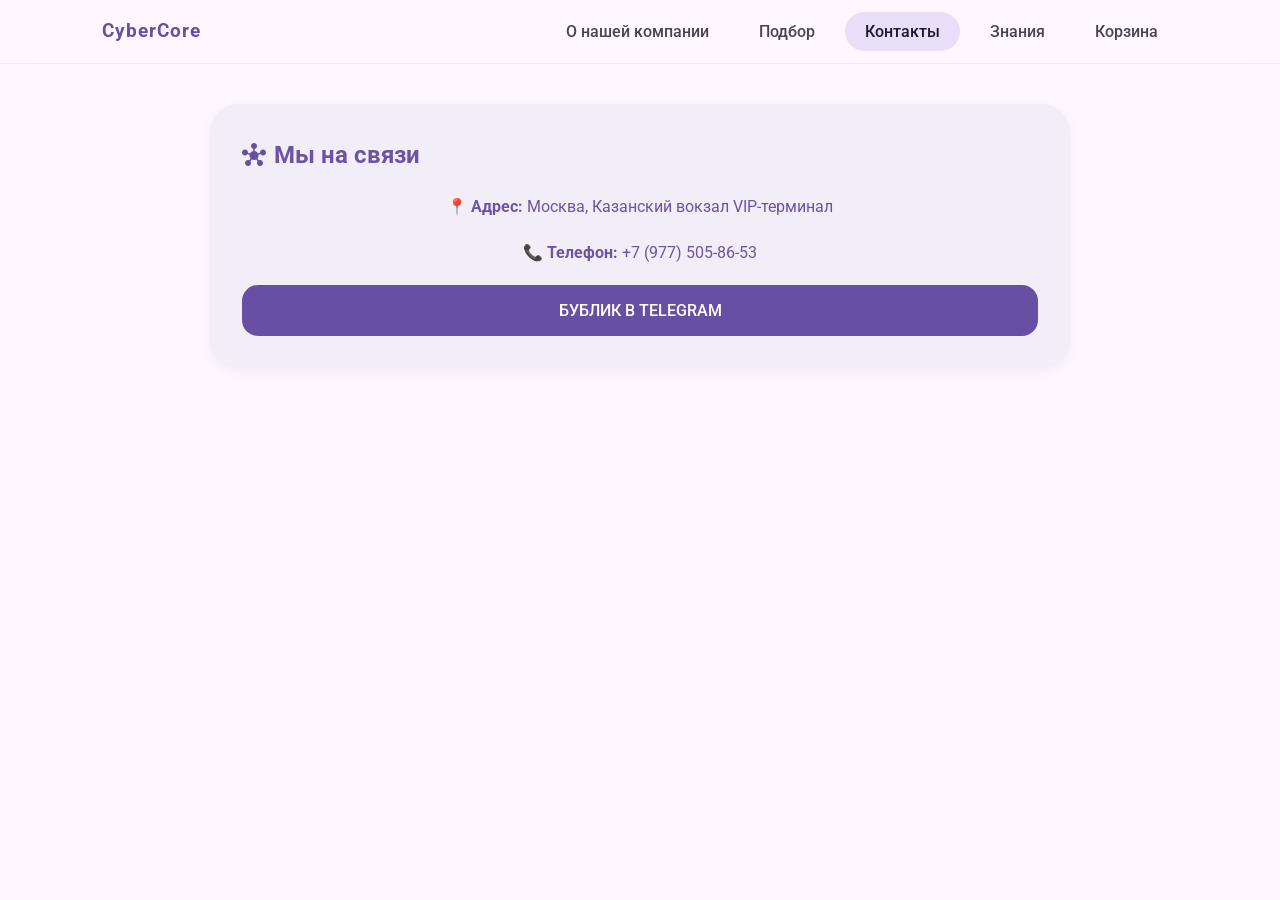
==== contacts.html @ 14e1fa9b "Add files via upload" ====
<!DOCTYPE html>
<html lang="ru">
<head>
    <meta charset="UTF-8">
    <title>Контакты | CyberCore</title>
    <link rel="stylesheet" href="style.css">
    <link rel="stylesheet" href="https://fonts.googleapis.com/css2?family=Material+Symbols+Rounded:opsz,wght,FILL,GRAD@24,400,1,0" />
</head>
<body>
    <nav class="mui-nav">
        <div class="logo">CyberCore</div>
        <ul class="nav-links">
            <li><a href="index.html">О нашей компании</a></li>
            <li><a href="config.html">Подбор</a></li>
            <li><a href="contacts.html" class="active">Контакты</a></li>
            <li><a href="wiki.html">Знания</a></li>
            <li><a href="cart.html">Корзина</a></li>
        </ul>
    </nav>
    <main class="container">
        <div class="mui-card" style="text-align: center;">
            <h2><span class="material-symbols-rounded">hub</span> Мы на связи</h2>
            <p style="margin: 20px 0;">📍 <b>Адрес:</b> Москва, Казанский вокзал VIP-терминал</p>
            <p style="margin: 20px 0;">📞 <b>Телефон:</b> +7 (977) 505-86-53</p>
            <button class="mui-btn" onclick="window.open('https://t.me/AtomicCat_F')">БУБЛИК в Telegram</button>
        </div>
    </main>
</body>
</html>
---- style.css ----
@import url('https://fonts.googleapis.com/css2?family=Roboto:wght@400;500;700&display=material+symbols+rounded');
html {
    scroll-behavior: smooth;
}
:root {
    --primary: #6750A4;       /* Фиолетовый MD3 */
    --on-primary: #ffffff;
    --surface: #fef7ff;       /* Светлый фон */
    --container: #f3edf7;     /* Фон карточек */
    --outline: #79747e;
    --radius: 28px;
}

* { box-sizing: border-box; margin: 0; padding: 0; font-family: 'Roboto', sans-serif; }

body { background: var(--surface); color: #6C53A4; line-height: 1.6; }

/* Навигация (Glassmorphism) */
.mui-nav {
    display: flex; justify-content: space-between; align-items: center;
    padding: 16px 8%; background: rgba(254, 247, 255, 0.8);
    backdrop-filter: blur(15px); position: sticky; top: 0; z-index: 100;
    border-bottom: 1px solid rgba(0,0,0,0.05);
}

.logo { font-weight: 700; font-size: 1.2rem; color: var(--primary); letter-spacing: 1px; }

.nav-links { display: flex; list-style: none; gap: 10px; }
.nav-links a { 
    text-decoration: none; color: #49454f; font-weight: 500; 
    padding: 10px 20px; border-radius: 20px; transition: 0.3s;
}
.nav-links a:hover, .nav-links a.active { background: #e8def8; color: #1d192b; }

/* Контейнеры */
.container { max-width: 900px; margin: 0 auto; padding: 40px 20px; }

.mui-card {
    background: var(--container); border-radius: var(--radius);
    padding: 32px; margin-bottom: 24px; box-shadow: 0 4px 12px rgba(0,0,0,0.05);
}

/* Иконки Material Symbols */
.material-symbols-rounded {
    font-variation-settings: 'FILL' 1, 'wght' 400, 'GRAD' 0, 'opsz' 24;
    vertical-align: middle; margin-right: 8px; color: var(--primary);
}

h1, h2 { margin-bottom: 20px; display: flex; align-items: center; }

/* Элементы управления */
select, .mui-btn {
    width: 100%; padding: 16px; border-radius: 16px; border: 1px solid var(--outline);
    background: white; font-size: 1rem; outline: none; transition: 0.3s; border-color: #6750A4;
}

.mui-btn {
    background: var(--primary); color: white; border: none;
    font-weight: 500; text-transform: uppercase; cursor: pointer;
}

.mui-btn:hover { box-shadow: 0 4px 12px rgba(103, 80, 164, 0.3); opacity: 0.9; }

/* Футер */
footer { text-align: center; padding: 20px; font-size: 0.9rem; color: var(--outline); }
.work-item img {
    max-width: 100%;
    height: auto;
    border-radius: 20px;
}
/* Эффект для кнопки удаления с твоей картинкой */
.mui-card button img:hover {
    filter: brightness(1.2) drop-shadow(0 0 5px rgba(234, 67, 53, 0.5));
    transform: scale(1.1);
    transition: 0.2s;
}
@keyframes fadeIn {
    from { opacity: 0; transform: translateY(20px); }
    to { opacity: 1; transform: translateY(0); }
}
.wiki-item {
    animation: fadeIn 0.5s ease backwards;
}
/* --- Блок отзывов на главной --- */
.reviews-section {
    margin-top: 50px;
    padding: 30px;
    background: #fff;
    border-radius: 28px;
    border: 1px solid #e8def8;
}

.add-review-box {
    background: #f3edf7;
    padding: 25px;
    border-radius: 20px;
    margin: 20px 0 30px 0;
}

.rev-input, .rev-textarea {
    width: 100%;
    padding: 14px;
    border-radius: 12px;
    border: 1px solid #79747e;
    margin-bottom: 12px;
    font-family: inherit;
    box-sizing: border-box; /* Чтобы паддинги не раздували ширину */
}

.star-btn {
    cursor: pointer;
    color: #ccc;
    font-size: 30px;
    transition: 0.2s;
    user-select: none;
}

.star-btn.active {
    color: #FFB400;
}

.review-card {
    background: #fff;
    padding: 20px;
    border-radius: 18px;
    border: 1px solid #e8def8;
    margin-bottom: 15px;
    transition: 0.3s;
}

.review-card:hover {
    box-shadow: 0 8px 20px rgba(103, 80, 164, 0.1);
}

.star-rating {
    color: #FFB400;
    margin-bottom: 8px;
    font-size: 1.2rem;
}
@keyframes highlight-pulse {
    0% { box-shadow: 0 0 0 0px rgba(103, 80, 164, 0.7); }
    70% { box-shadow: 0 0 0 15px rgba(103, 80, 164, 0); }
    100% { box-shadow: 0 0 0 0px rgba(103, 80, 164, 0); }
}

.highlight-review {
    animation: highlight-pulse 2s ease-out 3; /* Пульсирует 3 раза */
    border: 2px solid #6750A4 !important;
}
/* Контейнер для текста истории */
.history-text p {
    margin-bottom: 20px;
    line-height: 1.6;
    color: #49454f;
}

.projects-grid {
    display: grid;
    /* Создаем ровно 2 колонки одинаковой ширины */
    grid-template-columns: repeat(2, 1fr); 
    gap: 20px;
    margin-top: 20px;
}

/* Адаптивность: на мобилках (экран меньше 768px) переключаем в 1 колонку */
@media (max-width: 768px) {
    .projects-grid {
        grid-template-columns: 1fr;
    }
}

.project-item {
    background: #fff;
    border-radius: 24px;
    border: 1px solid #e8def8;
    overflow: hidden;
    display: flex;
    flex-direction: column;
    height: 100%; /* Чтобы все карточки были одной высоты */
}

.project-image {
    height: 250px; /* Фиксированная высота для картинок */
    width: 100%;
}

.project-image img {
    width: 100%;
    height: 100%;
    object-fit: cover;
}


.project-item:hover .project-image img {
    transform: scale(1.1); /* Эффект приближения при наведении */
}

/* Текст внутри карточки */
.project-info {
    padding: 20px;
}

.project-info h3 {
    margin: 0 0 10px 0;
    color: #1c1b1f;
    font-size: 1.25rem;
}

.project-info p {
    margin: 0;
    color: #49454f;
    font-size: 0.9rem;
    line-height: 1.4;
}
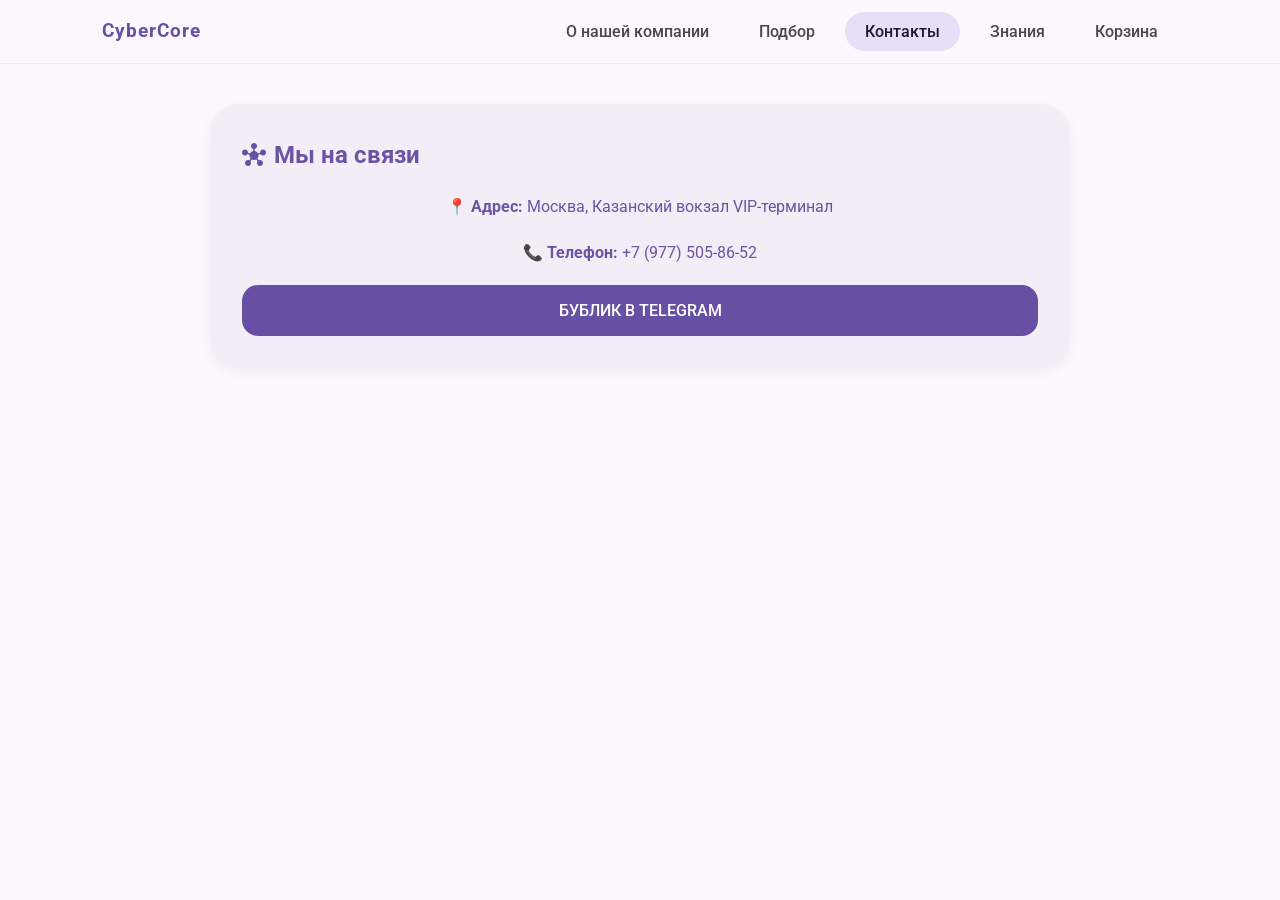
==== commit 20bed943: "Update contacts.html" ====
--- a/contacts.html
+++ b/contacts.html
@@ -21,9 +21,9 @@
         <div class="mui-card" style="text-align: center;">
             <h2><span class="material-symbols-rounded">hub</span> Мы на связи</h2>
             <p style="margin: 20px 0;">📍 <b>Адрес:</b> Москва, Казанский вокзал VIP-терминал</p>
-            <p style="margin: 20px 0;">📞 <b>Телефон:</b> +7 (977) 505-86-53</p>
+            <p style="margin: 20px 0;">📞 <b>Телефон:</b> +7 (977) 505-86-52</p>
             <button class="mui-btn" onclick="window.open('https://t.me/AtomicCat_F')">БУБЛИК в Telegram</button>
         </div>
     </main>
 </body>
-</html>+</html>
